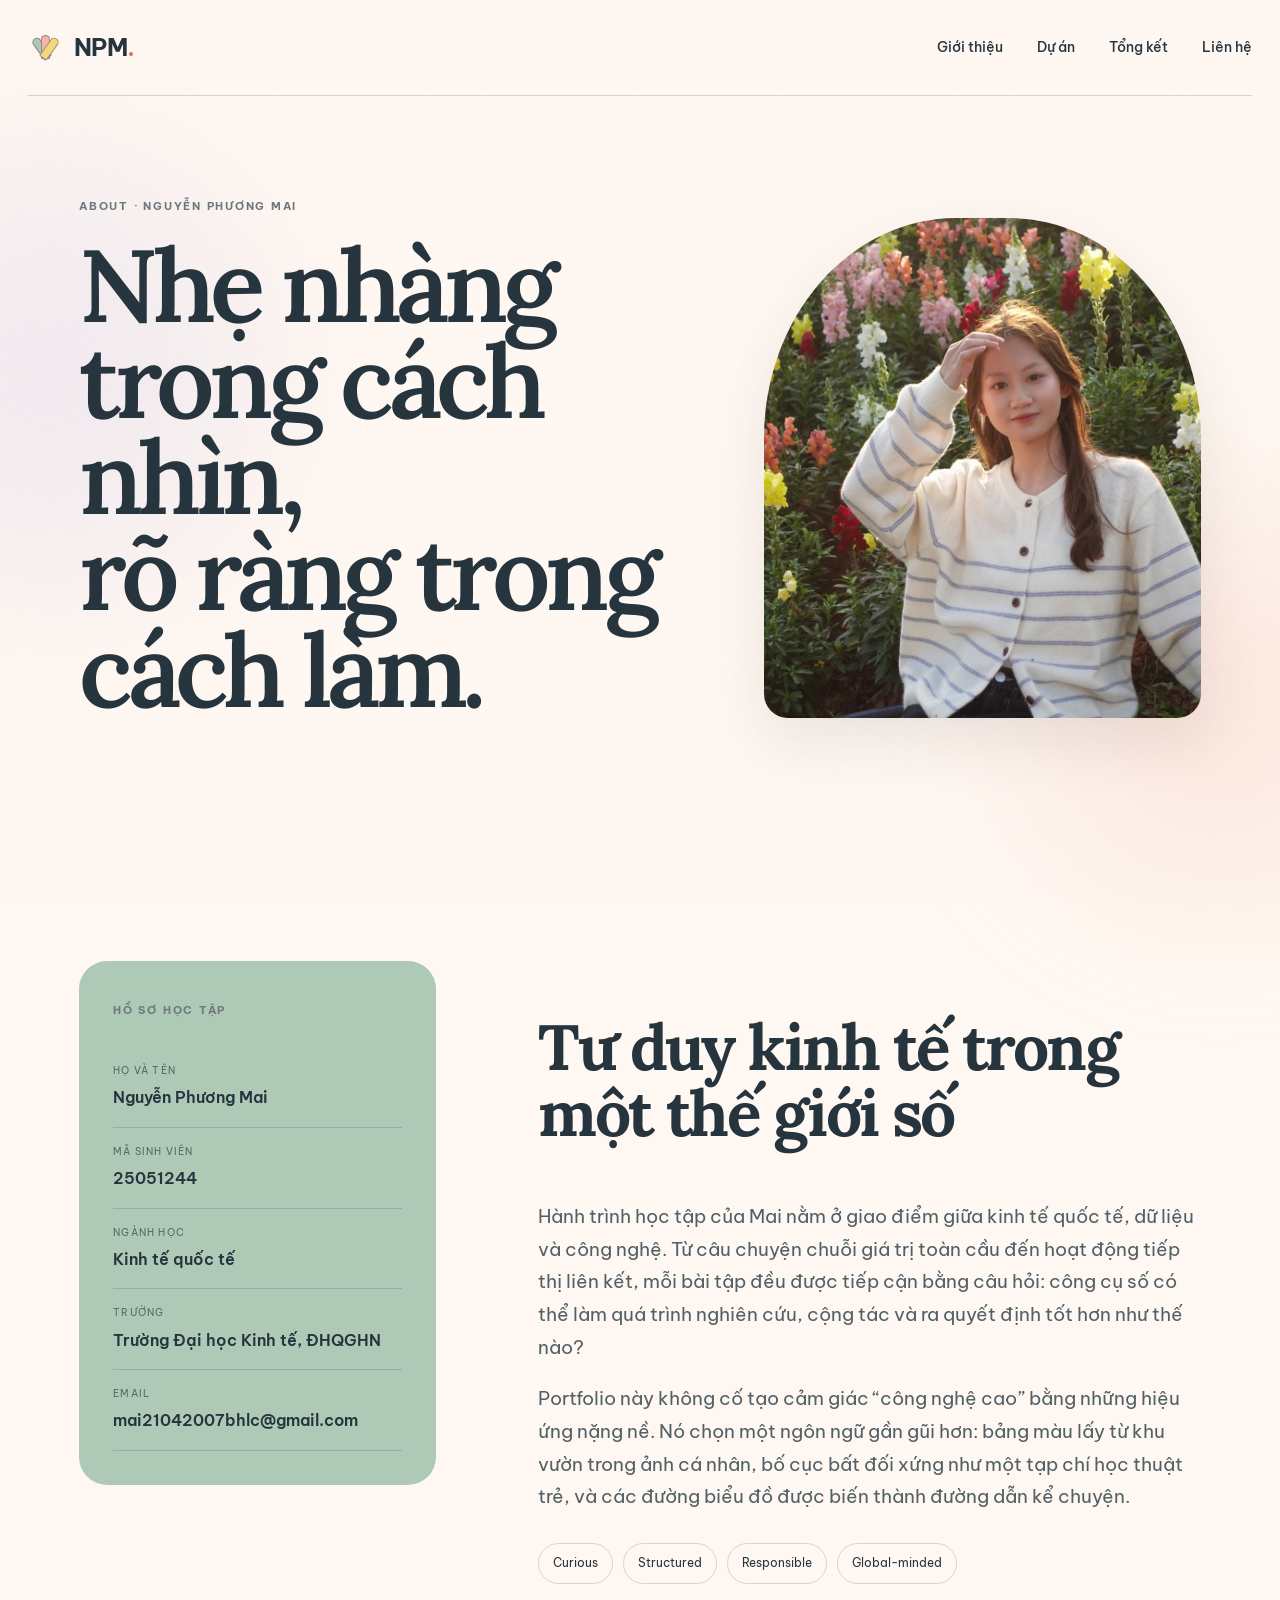
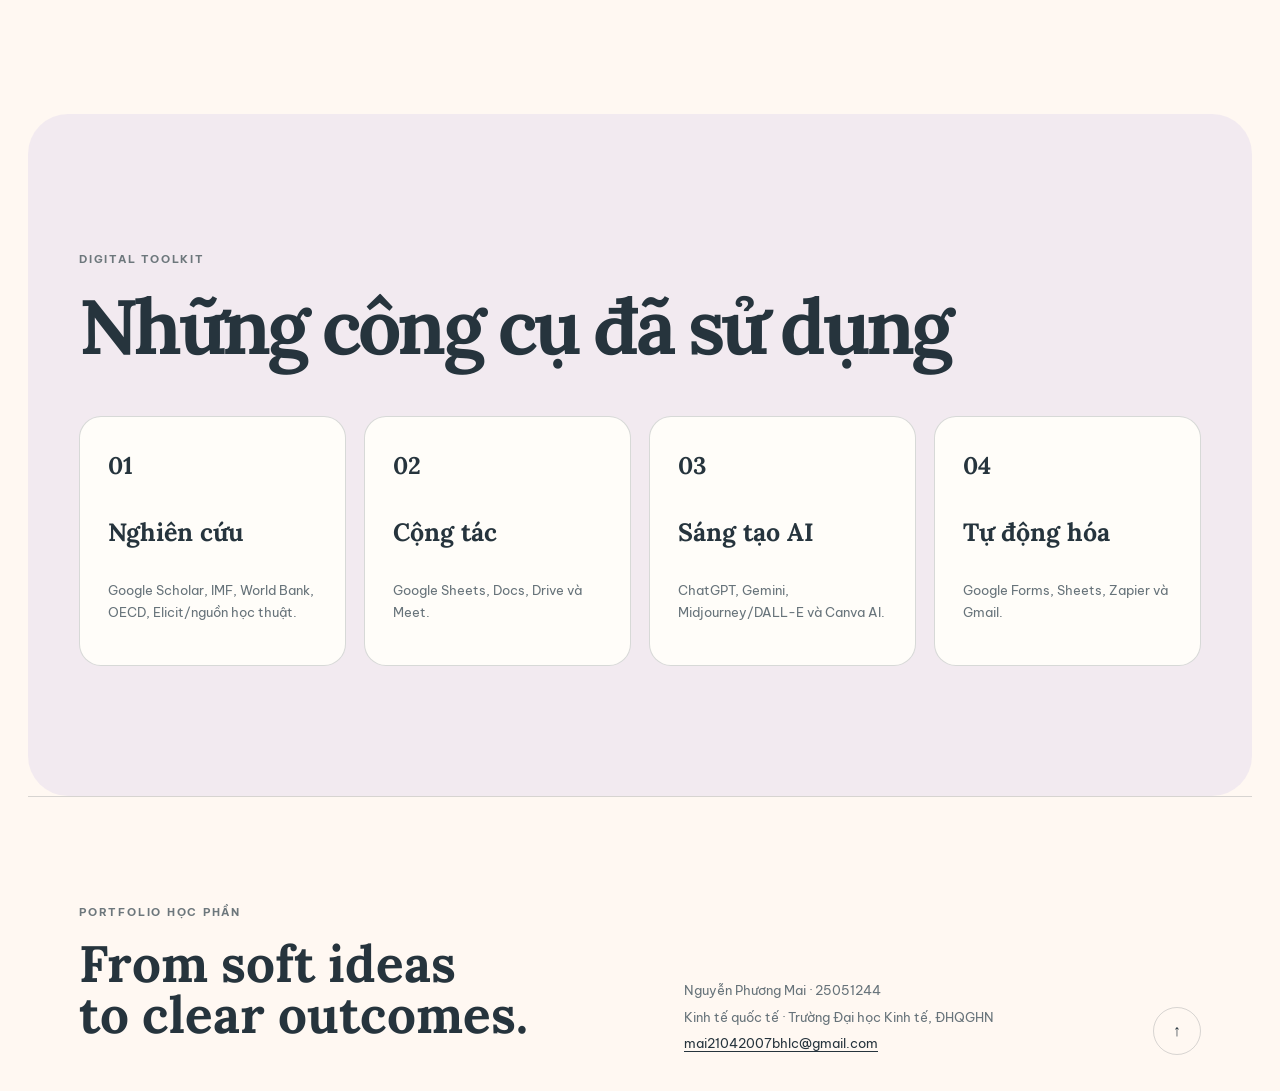
==== about.html @ c6a95176 "first commit" ====
<!doctype html>
<html lang="vi">
<head>
  <meta charset="utf-8">
  <meta name="viewport" content="width=device-width, initial-scale=1">
  <meta name="description" content="Portfolio học phần Nhập môn Công nghệ số và Trí tuệ nhân tạo của Nguyễn Phương Mai.">
  <meta name="theme-color" content="#fff8f2">
  <title>Giới thiệu · Nguyễn Phương Mai · Portfolio CNS & AI</title>
  <link rel="stylesheet" href="assets/css/style.css">
  <script defer src="assets/js/main.js"></script>
</head>
<body id="top">
  <a class="skip-link" href="#main">Bỏ qua điều hướng</a>
  <div class="grain" aria-hidden="true"></div>
  <div class="ambient ambient-a" aria-hidden="true"></div><div class="ambient ambient-b" aria-hidden="true"></div>
  <div class="page-shell">
    
<nav class="site-nav" aria-label="Điều hướng chính">
  <a class="brand" href="index.html" aria-label="Trang chủ Nguyễn Phương Mai">
    <span class="brand-mark" aria-hidden="true"><span></span><span></span><span></span></span>
    <span>NPM<span class="brand-dot">.</span></span>
  </a>
  <button class="nav-toggle" aria-expanded="false" aria-controls="nav-links"><span></span><span></span></button>
  <div class="nav-links" id="nav-links">
    <a href="about.html">Giới thiệu</a>
    <a href="projects.html">Dự án</a>
    <a href="reflection.html">Tổng kết</a>
    <a href="contact.html">Liên hệ</a>
  </div>
</nav>
    <main id="main">
<section class="inner-hero about-hero">
  <div class="reveal"><span class="eyebrow">About · Nguyễn Phương Mai</span><h1>Nhẹ nhàng trong cách nhìn,<br>rõ ràng trong cách làm.</h1></div>
  <div class="about-photo reveal"><img src="assets/images/profile/nguyen-phuong-mai.webp" alt="Chân dung Nguyễn Phương Mai giữa vườn hoa"></div>
</section>
<section class="about-details section-pad">
  <div class="profile-card reveal"><span class="eyebrow">Hồ sơ học tập</span><dl><div><dt>Họ và tên</dt><dd>Nguyễn Phương Mai</dd></div><div><dt>Mã sinh viên</dt><dd>25051244</dd></div><div><dt>Ngành học</dt><dd>Kinh tế quốc tế</dd></div><div><dt>Trường</dt><dd>Trường Đại học Kinh tế, ĐHQGHN</dd></div><div><dt>Email</dt><dd><a href="mailto:mai21042007bhlc@gmail.com">mai21042007bhlc@gmail.com</a></dd></div></dl></div>
  <div class="about-narrative reveal"><h2>Tư duy kinh tế trong một thế giới số</h2><p>Hành trình học tập của Mai nằm ở giao điểm giữa kinh tế quốc tế, dữ liệu và công nghệ. Từ câu chuyện chuỗi giá trị toàn cầu đến hoạt động tiếp thị liên kết, mỗi bài tập đều được tiếp cận bằng câu hỏi: công cụ số có thể làm quá trình nghiên cứu, cộng tác và ra quyết định tốt hơn như thế nào?</p><p>Portfolio này không cố tạo cảm giác “công nghệ cao” bằng những hiệu ứng nặng nề. Nó chọn một ngôn ngữ gần gũi hơn: bảng màu lấy từ khu vườn trong ảnh cá nhân, bố cục bất đối xứng như một tạp chí học thuật trẻ, và các đường biểu đồ được biến thành đường dẫn kể chuyện.</p><div class="value-chips"><span>Curious</span><span>Structured</span><span>Responsible</span><span>Global-minded</span></div></div>
</section>
<section class="toolkit section-pad"><div class="section-heading reveal"><span class="eyebrow">Digital toolkit</span><h2>Những công cụ đã sử dụng</h2></div><div class="tool-grid reveal"><div><b>01</b><h3>Nghiên cứu</h3><p>Google Scholar, IMF, World Bank, OECD, Elicit/nguồn học thuật.</p></div><div><b>02</b><h3>Cộng tác</h3><p>Google Sheets, Docs, Drive và Meet.</p></div><div><b>03</b><h3>Sáng tạo AI</h3><p>ChatGPT, Gemini, Midjourney/DALL-E và Canva AI.</p></div><div><b>04</b><h3>Tự động hóa</h3><p>Google Forms, Sheets, Zapier và Gmail.</p></div></div></section>
</main>
    
<footer class="site-footer">
  <div><span class="eyebrow">Portfolio học phần</span><h2>From soft ideas<br>to clear outcomes.</h2></div>
  <div class="footer-meta"><p>Nguyễn Phương Mai · 25051244</p><p>Kinh tế quốc tế · Trường Đại học Kinh tế, ĐHQGHN</p><a href="mailto:mai21042007bhlc@gmail.com">mai21042007bhlc@gmail.com</a></div>
  <a class="back-top" href="#top" aria-label="Lên đầu trang">↑</a>
</footer>
  </div>
  <dialog class="lightbox" aria-label="Xem ảnh minh chứng"><button class="lightbox-close" aria-label="Đóng">×</button><img alt=""><p></p></dialog>
</body>
</html>
---- assets/css/style.css ----
@import url('https://fonts.googleapis.com/css2?family=Be+Vietnam+Pro:wght@300;400;500;600;700&family=Lora:ital,wght@0,500;0,600;0,700;1,500&display=swap');
:root{--paper:#fff8f2;--paper-2:#f8f1ea;--ink:#26343d;--muted:#67737a;--sage:#afc9b7;--lilac:#c9c2e8;--peach:#f4b5a7;--butter:#f3d982;--sky:#a9c4e8;--line:rgba(38,52,61,.18);--white:#fffdf9;--radius:26px;--shadow:0 24px 60px rgba(56,45,38,.10);--sans:'Be Vietnam Pro','Segoe UI',Arial,sans-serif;--serif:'Lora',Georgia,'Times New Roman',serif}
*{box-sizing:border-box}html{scroll-behavior:smooth}body{margin:0;background:var(--paper);color:var(--ink);font-family:var(--sans);font-size:16px;line-height:1.72;overflow-x:hidden}img{max-width:100%;display:block}a{color:inherit;text-decoration:none}button{font:inherit}.skip-link{position:fixed;left:16px;top:-60px;z-index:1000;background:var(--ink);color:#fff;padding:10px 14px;border-radius:10px}.skip-link:focus{top:16px}.grain{position:fixed;inset:0;pointer-events:none;z-index:100;opacity:.12;background-image:url("data:image/svg+xml,%3Csvg viewBox='0 0 180 180' xmlns='http://www.w3.org/2000/svg'%3E%3Cfilter id='n'%3E%3CfeTurbulence type='fractalNoise' baseFrequency='.92' numOctaves='2' stitchTiles='stitch'/%3E%3C/filter%3E%3Crect width='100%25' height='100%25' filter='url(%23n)' opacity='.13'/%3E%3C/svg%3E")}.ambient{position:fixed;border-radius:50%;filter:blur(90px);opacity:.24;pointer-events:none;z-index:-1}.ambient-a{width:420px;height:420px;background:var(--lilac);left:-160px;top:18vh}.ambient-b{width:360px;height:360px;background:var(--peach);right:-120px;top:58vh}.page-shell{width:min(1500px,100%);margin:auto;padding:0 28px}.site-nav{height:96px;display:flex;align-items:center;justify-content:space-between;border-bottom:1px solid var(--line);position:relative;z-index:20}.brand{display:flex;align-items:center;gap:12px;font-weight:700;letter-spacing:-.03em;font-size:24px}.brand-dot{color:#df7666}.brand-mark{width:34px;height:34px;display:grid;place-items:center;position:relative}.brand-mark span{position:absolute;width:9px;height:24px;background:var(--sage);border:1px solid rgba(38,52,61,.4);border-radius:9px 9px 2px 2px;transform-origin:50% 80%}.brand-mark span:nth-child(1){transform:rotate(-36deg)}.brand-mark span:nth-child(2){background:var(--peach)}.brand-mark span:nth-child(3){transform:rotate(36deg);background:var(--butter)}.nav-links{display:flex;gap:34px;align-items:center}.nav-links a{font-size:14px;font-weight:500;position:relative}.nav-links a:after{content:"";position:absolute;height:1px;left:0;right:100%;bottom:-6px;background:var(--ink);transition:right .25s}.nav-links a:hover:after,.nav-links a:focus-visible:after{right:0}.nav-toggle{display:none;background:none;border:0;width:48px;height:48px}.nav-toggle span{display:block;width:24px;height:1px;background:var(--ink);margin:7px auto}.hero{min-height:760px;display:grid;grid-template-columns:1.05fr .95fr;align-items:center;gap:8vw;padding:78px 3vw 70px}.hero h1,.inner-hero h1,.contact-hero h1,.project-detail-hero h1{font-family:var(--serif);font-weight:600;line-height:.94;letter-spacing:-.055em;margin:18px 0 28px}.home-hero h1{font-size:clamp(62px,8.2vw,134px)}.home-hero h1 span{display:block}.home-hero h1 span:last-child{margin-left:1.05em;color:#496462;font-style:italic}.eyebrow{text-transform:uppercase;letter-spacing:.16em;font-size:11px;font-weight:700;color:#6d777c}.hero-lead{max-width:680px;font-size:20px;color:#4f5e64}.hero-actions{display:flex;align-items:center;gap:28px;margin-top:32px}.btn{display:inline-flex;align-items:center;justify-content:center;padding:14px 20px;border-radius:999px;font-size:14px;font-weight:600}.btn-primary{background:var(--ink);color:var(--paper);transition:transform .25s,box-shadow .25s}.btn-primary:hover{transform:translateY(-2px);box-shadow:0 14px 30px rgba(38,52,61,.2)}.text-link{display:inline-flex;gap:8px;align-items:center;font-size:14px;font-weight:600;border-bottom:1px solid var(--ink)}.hero-stats{display:flex;gap:34px;margin-top:58px}.hero-stats div{display:flex;flex-direction:column;border-left:1px solid var(--line);padding-left:16px}.hero-stats b{font-family:var(--serif);font-size:31px}.hero-stats span{font-size:11px;text-transform:uppercase;letter-spacing:.12em;color:var(--muted)}.hero-visual{position:relative;min-height:590px}.photo-frame{position:absolute;inset:25px 34px 35px 58px;border-radius:180px 180px 36px 36px;overflow:hidden;box-shadow:var(--shadow);background:var(--sage)}.photo-frame:before{content:"";position:absolute;inset:16px;border:1px solid rgba(255,255,255,.55);border-radius:165px 165px 28px 28px;z-index:2;pointer-events:none}.photo-frame img{width:100%;height:100%;object-fit:cover;object-position:50% 45%;filter:saturate(.86) contrast(.98)}.photo-note{position:absolute;background:var(--white);border:1px solid var(--line);box-shadow:0 12px 34px rgba(55,46,40,.08);padding:12px 16px;border-radius:14px;font-size:11px;line-height:1.35;text-transform:uppercase;letter-spacing:.12em}.note-a{left:0;top:28%}.note-b{right:0;bottom:17%;background:var(--butter)}.route-map{position:absolute;inset:0;width:100%;height:100%;overflow:visible}.route-map path,.card-graph path,.hero-index svg path,.project-hero-number svg path{fill:none;stroke:var(--ink);stroke-width:1.4;stroke-dasharray:4 8}.route-map circle,.card-graph circle{fill:var(--paper);stroke:var(--ink);stroke-width:1.2}.ticker{width:calc(100% + 56px);margin-left:-28px;overflow:hidden;border-top:1px solid var(--line);border-bottom:1px solid var(--line);background:rgba(255,255,255,.34)}.ticker div{white-space:nowrap;font-family:var(--serif);font-style:italic;font-size:22px;padding:18px 0;animation:ticker 28s linear infinite}.section-pad{padding:130px 4vw}.intro-grid{display:grid;grid-template-columns:.8fr 1fr;column-gap:9vw;row-gap:60px}.section-heading h2{font-family:var(--serif);font-size:clamp(44px,6vw,86px);line-height:1.02;letter-spacing:-.05em;margin:16px 0 22px}.intro-copy{font-size:18px;color:#526168}.intro-copy p:first-child{font-size:24px;color:var(--ink);font-family:var(--serif)}.palette{grid-column:1/-1;display:grid;grid-template-columns:repeat(6,1fr);gap:12px}.palette span{height:130px;background:var(--sw);border:1px solid var(--line);border-radius:18px;padding:12px;display:flex;align-items:flex-end;text-transform:uppercase;letter-spacing:.12em;font-size:10px}.projects-preview{display:grid;grid-template-columns:.36fr .64fr;gap:5vw;background:rgba(255,255,255,.28);border-radius:42px}.projects-preview>.section-heading{position:sticky;top:40px;align-self:start}.project-grid{display:grid;grid-template-columns:repeat(12,1fr);gap:18px}.project-card{grid-column:span 6;min-height:330px}.project-card:nth-child(3n+1){grid-column:span 7}.project-card:nth-child(3n+2){grid-column:span 5}.project-card a{height:100%;display:flex;flex-direction:column;padding:28px;border:1px solid var(--line);background:color-mix(in srgb,var(--card-accent) 45%,white);border-radius:26px;position:relative;overflow:hidden;transition:transform .28s ease,box-shadow .28s ease}.project-card a:before{content:"";position:absolute;width:150px;height:150px;border-radius:50%;background:rgba(255,255,255,.35);right:-40px;top:-55px}.project-card a:hover{transform:translateY(-7px) rotate(-.2deg);box-shadow:var(--shadow)}.project-card-top{display:flex;justify-content:space-between;align-items:center}.project-no{font-family:var(--serif);font-size:28px}.project-tag{font-size:10px;text-transform:uppercase;letter-spacing:.14em;border:1px solid rgba(38,52,61,.25);border-radius:999px;padding:6px 10px}.project-card h3{font-family:var(--serif);font-size:clamp(25px,2.4vw,40px);line-height:1.05;letter-spacing:-.035em;margin:44px 0 16px;max-width:90%}.project-card p{font-size:14px;max-width:88%;color:#546168}.project-link{margin-top:auto;font-size:13px;font-weight:600}.card-graph{position:absolute;right:-12px;bottom:-4px;width:48%;opacity:.45}.learning-arc{display:grid;grid-template-columns:.35fr .65fr;gap:7vw}.arc-track{position:relative;display:grid;grid-template-columns:repeat(7,1fr);gap:12px;align-items:end;padding-top:100px}.arc-line{position:absolute;left:2%;right:2%;top:48%;height:1px;background:var(--ink);transform:rotate(-6deg)}.arc-item{position:relative;z-index:2;min-height:140px;border-left:1px solid var(--line);padding:12px;background:var(--paper)}.arc-item:nth-of-type(even){transform:translateY(-35px)}.arc-item b{font-family:var(--serif);font-size:28px}.arc-item span{display:block;font-size:11px;line-height:1.35;text-transform:uppercase;letter-spacing:.08em;margin-top:30px}.quote-block{margin:40px 4vw 150px;padding:80px;border-radius:36px;background:var(--ink);color:var(--paper);position:relative;overflow:hidden}.quote-block:after{content:"";position:absolute;width:340px;height:340px;border-radius:50%;background:var(--lilac);right:-160px;top:-190px;opacity:.28}.quote-block blockquote{font-family:var(--serif);font-size:clamp(32px,5vw,66px);line-height:1.08;letter-spacing:-.04em;margin:0 0 30px;max-width:1050px}.quote-block span{font-size:12px;text-transform:uppercase;letter-spacing:.12em}.site-footer{padding:100px 4vw 36px;border-top:1px solid var(--line);display:grid;grid-template-columns:1fr .75fr auto;gap:60px;align-items:end}.site-footer h2{font-family:var(--serif);font-size:clamp(36px,4vw,62px);line-height:1;margin:14px 0}.footer-meta{font-size:13px;color:var(--muted)}.footer-meta p{margin:4px 0}.footer-meta a{color:var(--ink);border-bottom:1px solid}.back-top{width:48px;height:48px;border:1px solid var(--line);border-radius:50%;display:grid;place-items:center}.inner-hero{min-height:620px;padding:95px 4vw 85px;display:grid;grid-template-columns:1fr .75fr;gap:8vw;align-items:center}.inner-hero h1,.contact-hero h1{font-size:clamp(58px,8vw,120px)}.about-photo{height:500px;border-radius:44% 44% 24px 24px;overflow:hidden;transform:rotate(2deg);box-shadow:var(--shadow)}.about-photo img{width:100%;height:100%;object-fit:cover}.about-details{display:grid;grid-template-columns:.7fr 1.3fr;gap:8vw}.profile-card{background:var(--sage);padding:34px;border-radius:28px;align-self:start}.profile-card dl{margin:25px 0 0}.profile-card dl div{padding:15px 0;border-bottom:1px solid rgba(38,52,61,.18)}.profile-card dt{font-size:10px;text-transform:uppercase;letter-spacing:.12em;color:#596763}.profile-card dd{margin:5px 0 0;font-weight:600}.about-narrative h2,.source-note h2,.next-step h2{font-family:var(--serif);font-size:clamp(42px,5vw,72px);line-height:1.04;letter-spacing:-.04em}.about-narrative p{font-size:19px;color:#526168}.value-chips{display:flex;flex-wrap:wrap;gap:10px;margin-top:30px}.value-chips span{border:1px solid var(--line);border-radius:999px;padding:9px 14px;font-size:12px}.toolkit{background:rgba(201,194,232,.24);border-radius:40px}.tool-grid{display:grid;grid-template-columns:repeat(4,1fr);gap:18px;margin-top:50px}.tool-grid>div{background:var(--white);border:1px solid var(--line);border-radius:22px;padding:28px}.tool-grid b{font-family:var(--serif);font-size:24px}.tool-grid h3{font-family:var(--serif);font-size:25px}.tool-grid p{font-size:13px;color:var(--muted)}.projects-hero p{max-width:700px;font-size:18px;color:var(--muted)}.hero-index{font-family:var(--serif);font-size:100px;color:#59706d}.hero-index svg{width:100%}.hero-index svg path{stroke:#59706d}.project-grid-full{max-width:1180px;margin:auto}.source-note{max-width:1000px}.source-note p{font-size:18px;color:var(--muted)}.reflection-orbit{height:430px;border:1px solid var(--line);border-radius:50%;position:relative}.reflection-orbit i{position:absolute;width:80px;height:80px;border-radius:50%;background:var(--peach);left:50%;top:50%;transform:translate(-50%,-50%)}.reflection-orbit span{position:absolute;font-size:11px;text-transform:uppercase;letter-spacing:.12em}.reflection-orbit span:nth-child(1){left:10%;top:52%}.reflection-orbit span:nth-child(2){left:45%;top:5%}.reflection-orbit span:nth-child(3){right:8%;top:50%}.reflection-orbit span:nth-child(4){left:42%;bottom:4%}.reflection-grid{display:grid;grid-template-columns:repeat(2,1fr);gap:18px}.reflection-grid article{border:1px solid var(--line);border-radius:25px;padding:42px;min-height:330px;background:rgba(255,255,255,.28)}.reflection-grid article:nth-child(3n){grid-column:span 2;background:rgba(175,201,183,.25)}.reflection-grid .chapter{font-family:var(--serif);font-size:26px}.reflection-grid h2{font-family:var(--serif);font-size:36px;line-height:1.1}.reflection-grid p{color:var(--muted)}.next-step{margin:80px 4vw 140px;padding:70px;border-radius:32px;background:var(--lilac)}.contact-hero{min-height:720px;padding:90px 4vw;display:grid;grid-template-columns:1.1fr .7fr;gap:9vw;align-items:center}.contact-hero p{font-size:18px;color:var(--muted);max-width:600px}.email-display{display:inline-flex;gap:20px;font-size:clamp(19px,3vw,40px);font-family:var(--serif);border-bottom:2px solid;margin-top:40px}.contact-card{background:var(--peach);border-radius:34px;padding:48px;min-height:420px;display:flex;flex-direction:column}.contact-card h2{font-family:var(--serif);font-size:46px;margin-top:auto;margin-bottom:12px}.contact-route{display:flex;gap:60px;margin-top:50px;position:relative}.contact-route:before{content:"";position:absolute;left:8px;right:8px;top:8px;height:1px;background:var(--ink)}.contact-route i{width:17px;height:17px;border-radius:50%;background:var(--paper);border:1px solid;position:relative}.project-detail-hero{padding:90px 4vw 70px;display:grid;grid-template-columns:1fr .32fr;gap:6vw;border-bottom:1px solid var(--line);background:linear-gradient(120deg,color-mix(in srgb,var(--project-accent) 40%,var(--paper)),var(--paper) 65%);border-radius:0 0 42px 42px}.project-detail-hero h1{font-size:clamp(52px,7vw,104px);max-width:1000px}.breadcrumb{font-size:12px;border-bottom:1px solid;margin-right:18px}.project-hero-number{font-family:var(--serif);font-size:clamp(100px,15vw,220px);line-height:1;color:color-mix(in srgb,var(--project-accent) 70%,var(--ink));text-align:right;align-self:end}.project-hero-number svg{display:block;width:100%}.project-hero-number svg path{stroke:var(--ink)}.report-layout{display:grid;grid-template-columns:280px minmax(0,920px);gap:7vw;max-width:1320px;margin:0 auto;padding:90px 4vw 130px}.report-aside{position:sticky;top:28px;align-self:start}.toc{display:flex;flex-direction:column;gap:9px;margin:24px 0 34px}.toc a{font-size:12px;color:var(--muted);line-height:1.4}.toc a:hover{color:var(--ink)}.source-download{display:flex;justify-content:space-between;border-top:1px solid var(--line);border-bottom:1px solid var(--line);padding:14px 0;font-size:12px;font-weight:600}.report-content{min-width:0}.report-section{position:relative;margin-bottom:86px;scroll-margin-top:26px}.report-section>.section-no{font-family:var(--serif);font-size:16px;color:var(--muted);display:block;margin-bottom:10px}.report-section>h2{font-family:var(--serif);font-size:clamp(34px,4vw,58px);line-height:1.08;letter-spacing:-.04em;margin:0 0 26px}.report-section h3{font-family:var(--serif);font-size:25px;margin-top:32px}.report-section p{font-size:17px;color:#4d5d64}.report-section strong{color:var(--ink)}.clean-list{padding:0;margin:22px 0;list-style:none}.clean-list li{position:relative;padding:11px 0 11px 28px;border-bottom:1px solid rgba(38,52,61,.1)}.clean-list li:before{content:"";position:absolute;left:3px;top:22px;width:8px;height:8px;border-radius:50%;background:var(--project-accent,var(--sage));border:1px solid var(--ink)}.evidence{margin:30px 0 42px}.image-open{display:block;width:100%;padding:0;border:0;background:none;border-radius:20px;overflow:hidden;cursor:zoom-in;box-shadow:0 16px 45px rgba(60,48,42,.09);border:1px solid var(--line)}.image-open img{width:100%;height:auto;transition:transform .45s ease}.image-open:hover img{transform:scale(1.018)}.evidence figcaption{font-size:12px;color:var(--muted);margin-top:10px}.table-wrap{overflow:auto;border:1px solid var(--line);border-radius:18px;background:var(--white);margin:28px 0}.table-wrap table{border-collapse:collapse;width:100%;min-width:760px;font-size:13px;line-height:1.5}.table-wrap th,.table-wrap td{text-align:left;vertical-align:top;padding:16px;border-right:1px solid var(--line);border-bottom:1px solid var(--line)}.table-wrap th{background:color-mix(in srgb,var(--project-accent,var(--sage)) 35%,white);font-size:11px;text-transform:uppercase;letter-spacing:.06em}.table-wrap tr:last-child td{border-bottom:0}.table-wrap td:last-child,.table-wrap th:last-child{border-right:0}.wide-table table{min-width:1100px}.reference-list{padding-left:24px}.reference-list li{padding:10px 0;border-bottom:1px solid rgba(38,52,61,.1);font-size:14px;color:#526168}.prompt-stack{display:grid;gap:12px;margin:28px 0}.prompt-stack>div{border:1px solid var(--line);border-radius:18px;padding:20px 22px;background:rgba(255,255,255,.38)}.prompt-stack span{display:inline-block;font-size:10px;text-transform:uppercase;letter-spacing:.12em;font-weight:700;background:var(--project-accent,var(--sage));padding:5px 9px;border-radius:999px}.prompt-stack p{margin:10px 0 0!important;font-size:15px!important}.principle-grid{display:grid;grid-template-columns:repeat(3,1fr);gap:12px}.principle-grid>div{padding:22px;border:1px solid var(--line);border-radius:18px;background:var(--white)}.principle-grid b{font-family:var(--serif);font-size:42px}.principle-grid span{display:block;font-weight:700}.principle-grid p{font-size:13px}.callout,.quote-card{padding:28px;border-left:4px solid var(--project-accent,var(--sage));background:rgba(255,255,255,.44);border-radius:0 18px 18px 0;margin:28px 0}.process-compare{display:grid;grid-template-columns:1fr 1fr;gap:15px;margin:28px 0}.process-compare>div{padding:25px;border:1px solid var(--line);border-radius:20px}.process-compare>div:last-child{background:color-mix(in srgb,var(--project-accent,var(--sage)) 35%,white)}.process-compare span{font-size:11px;text-transform:uppercase;letter-spacing:.12em;font-weight:700}.principle-list{display:grid;grid-template-columns:1fr 1fr;gap:12px}.principle-list>div{padding:25px;border:1px solid var(--line);border-radius:20px;background:rgba(255,255,255,.35)}.principle-list>div:last-child{grid-column:span 2}.principle-list b{font-family:var(--serif);font-size:28px}.principle-list h3{margin:8px 0!important}.principle-list p{font-size:14px}.project-pagination{max-width:1320px;margin:0 auto 120px;padding:0 4vw;display:grid;grid-template-columns:1fr 1fr;gap:18px}.project-pagination a{padding:26px;border:1px solid var(--line);border-radius:22px;display:flex;flex-direction:column}.project-pagination a:last-child{text-align:right}.project-pagination span{font-size:11px;text-transform:uppercase;letter-spacing:.12em;color:var(--muted)}.project-pagination b{font-family:var(--serif);font-size:22px;margin-top:8px}.lightbox{width:min(94vw,1300px);max-height:92vh;border:0;border-radius:18px;padding:18px;background:var(--white);box-shadow:0 30px 120px rgba(0,0,0,.3)}.lightbox::backdrop{background:rgba(25,30,34,.76);backdrop-filter:blur(5px)}.lightbox img{max-height:80vh;margin:auto}.lightbox p{font-size:12px;color:var(--muted)}.lightbox-close{position:absolute;right:14px;top:12px;width:42px;height:42px;border-radius:50%;border:1px solid var(--line);background:var(--white);cursor:pointer;font-size:25px}.reveal{opacity:0;transform:translateY(24px);transition:opacity .75s ease,transform .75s cubic-bezier(.22,1,.36,1)}.reveal.is-visible{opacity:1;transform:none}@keyframes ticker{to{transform:translateX(-50%)}}
@media(max-width:1000px){.hero{grid-template-columns:1fr;gap:20px}.hero-visual{min-height:600px}.projects-preview,.learning-arc,.about-details,.contact-hero{grid-template-columns:1fr}.projects-preview>.section-heading{position:relative;top:auto}.project-card,.project-card:nth-child(n){grid-column:span 6}.tool-grid{grid-template-columns:repeat(2,1fr)}.inner-hero{grid-template-columns:1fr}.about-photo{max-width:650px}.report-layout{grid-template-columns:1fr}.report-aside{position:relative;top:auto;display:grid;grid-template-columns:1fr auto;gap:20px}.toc{grid-column:1/-1;display:grid;grid-template-columns:repeat(2,1fr)}.arc-track{overflow:auto;padding-bottom:30px}.arc-item{min-width:120px}.site-footer{grid-template-columns:1fr 1fr}.back-top{display:none}}
@media(max-width:700px){.page-shell{padding:0 16px}.site-nav{height:76px}.nav-toggle{display:block;position:relative;z-index:30}.nav-links{position:absolute;left:-16px;right:-16px;top:76px;background:var(--paper);border-bottom:1px solid var(--line);padding:24px 16px;display:none;flex-direction:column;align-items:flex-start}.nav-links.open{display:flex}.home-hero{padding:55px 0}.home-hero h1{font-size:59px}.home-hero h1 span:last-child{margin-left:.35em}.hero-lead{font-size:17px}.hero-actions{align-items:flex-start;flex-direction:column}.hero-stats{gap:16px}.hero-stats b{font-size:25px}.hero-visual{min-height:455px}.photo-frame{inset:20px 12px 24px 32px}.note-a{top:20%;left:-5px}.note-b{right:-4px}.ticker{width:calc(100% + 32px);margin-left:-16px}.section-pad{padding:86px 0}.intro-grid{grid-template-columns:1fr}.palette{grid-template-columns:repeat(3,1fr)}.palette span{height:90px}.projects-preview{padding-left:16px;padding-right:16px;border-radius:28px;margin-left:-16px;margin-right:-16px}.project-card,.project-card:nth-child(n){grid-column:span 12;min-height:310px}.learning-arc{gap:20px}.quote-block{margin:20px 0 100px;padding:44px 26px}.quote-block blockquote{font-size:34px}.site-footer{grid-template-columns:1fr;padding:70px 0 30px}.inner-hero{padding:70px 0;min-height:auto}.inner-hero h1,.contact-hero h1{font-size:55px}.about-photo{height:390px}.tool-grid{grid-template-columns:1fr}.reflection-grid{grid-template-columns:1fr}.reflection-grid article:nth-child(3n){grid-column:auto}.next-step{margin:50px 0 100px;padding:42px 24px}.contact-hero{padding:75px 0}.contact-card{padding:30px}.email-display{font-size:18px}.project-detail-hero{margin:0 -16px;padding:64px 16px 45px;grid-template-columns:1fr}.project-detail-hero h1{font-size:49px}.project-hero-number{font-size:95px;text-align:left}.report-layout{padding:60px 0 95px}.report-aside{grid-template-columns:1fr}.toc{grid-template-columns:1fr}.report-section{margin-bottom:64px}.report-section>h2{font-size:34px}.report-section p{font-size:16px}.principle-grid,.principle-list,.process-compare{grid-template-columns:1fr}.principle-list>div:last-child{grid-column:auto}.project-pagination{grid-template-columns:1fr;padding:0;margin-bottom:80px}.project-pagination a:last-child{text-align:left}.table-wrap{margin-left:-4px;margin-right:-4px}.palette span{font-size:8px}}
@media(prefers-reduced-motion:reduce){html{scroll-behavior:auto}.ticker div{animation:none}.reveal{opacity:1;transform:none;transition:none}.project-card a,.image-open img{transition:none}}
@media(max-width:700px){
  .nav-toggle{border:1px solid var(--line);border-radius:50%;background:rgba(255,255,255,.68);display:flex;flex-direction:column;justify-content:center;align-items:center;padding:0}
  .nav-toggle span{margin:3px 0}
  .project-detail-hero{gap:6px}
  .project-hero-number{font-size:76px;line-height:.85;margin-top:-6px}
  .project-hero-number svg{display:none}
}

/* Keep the mobile menu icon visible across browsers and reset layers. */
@media (max-width: 700px) {
  .site-nav .nav-toggle > span {
    background-color: var(--ink) !important;
  }
}
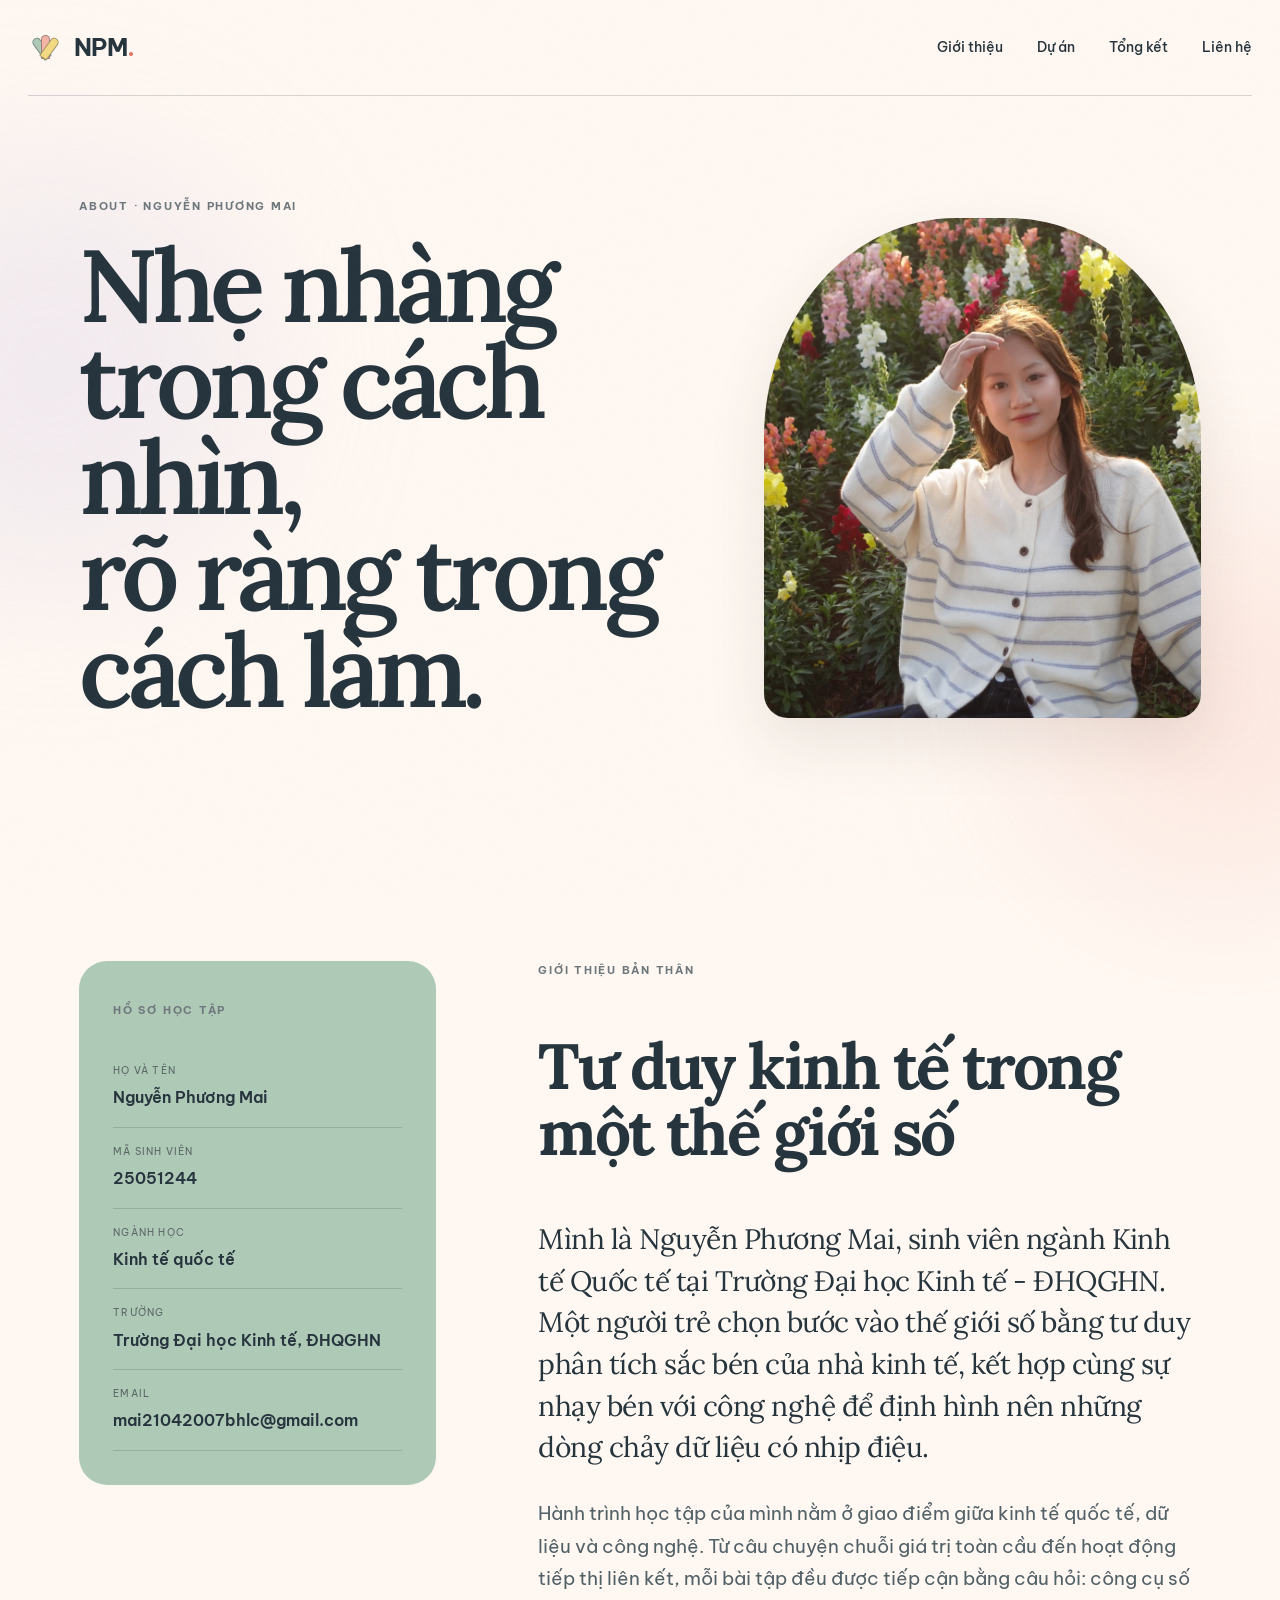
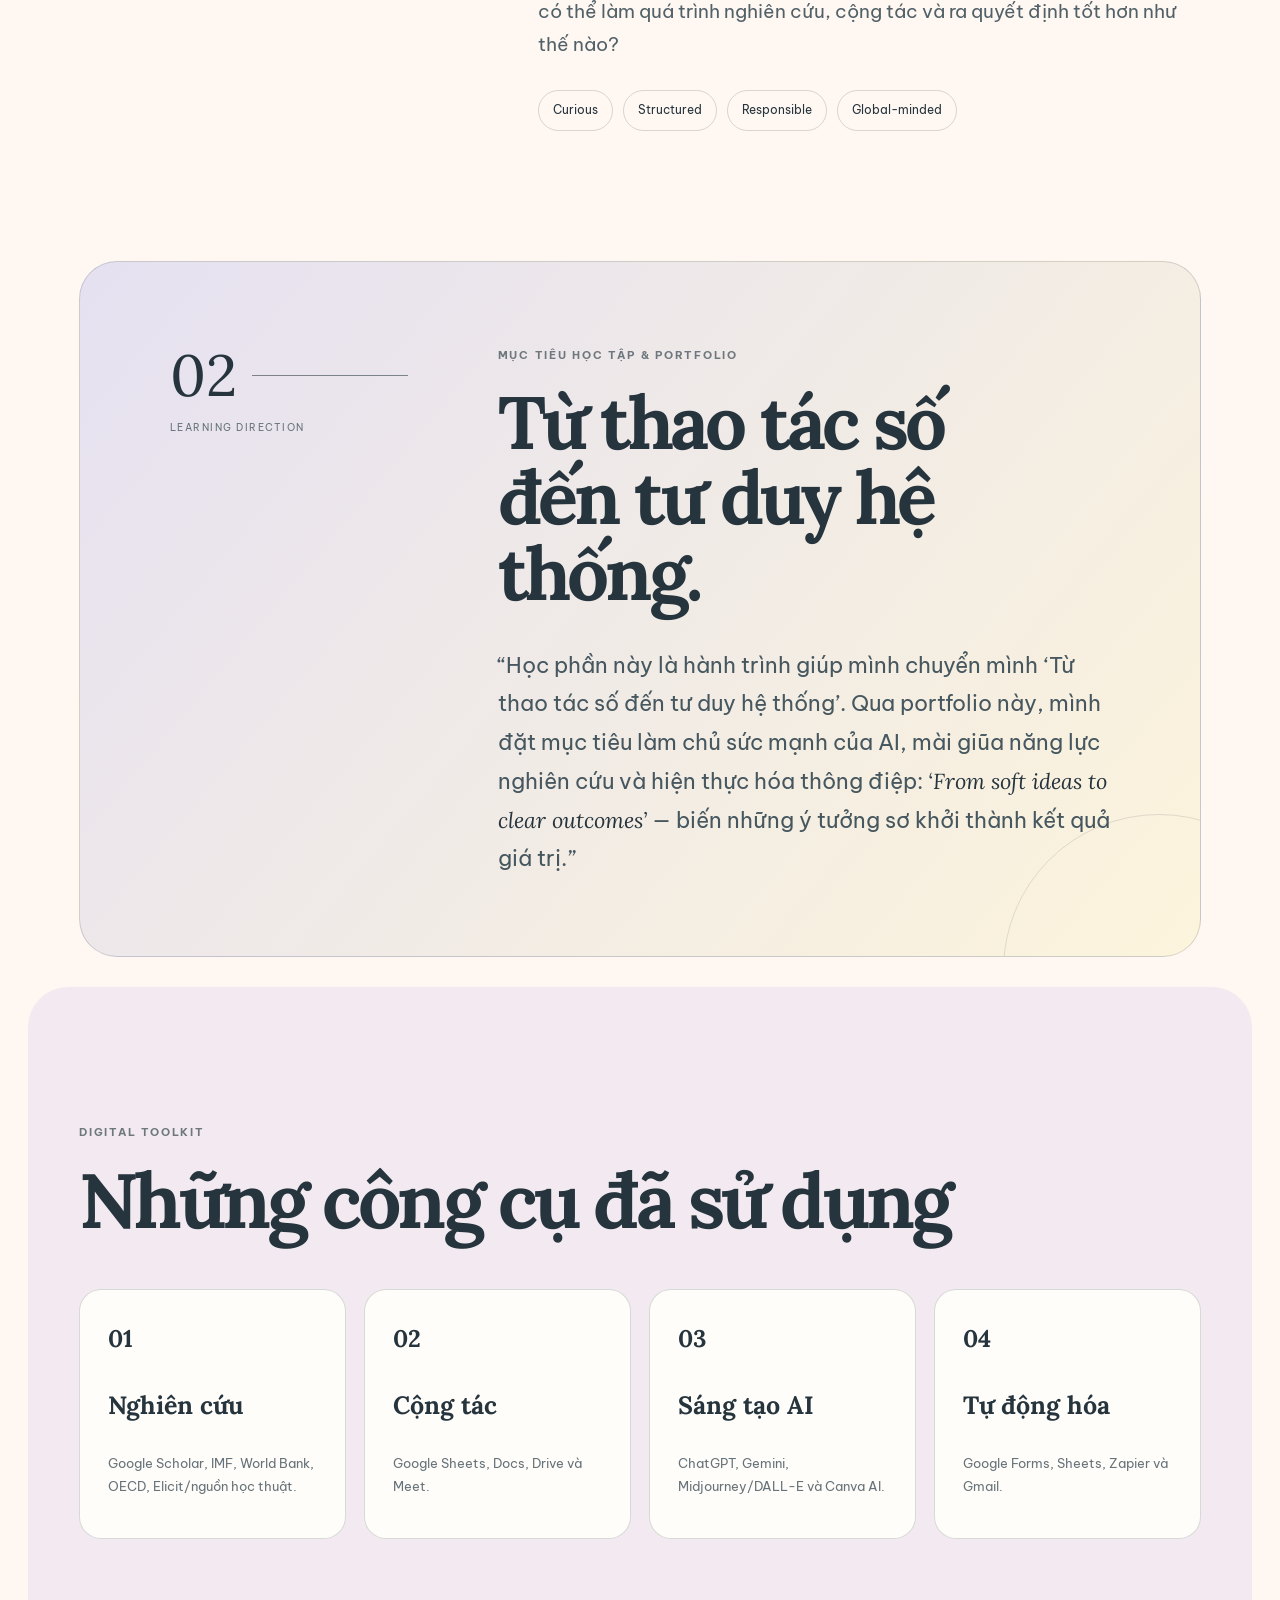
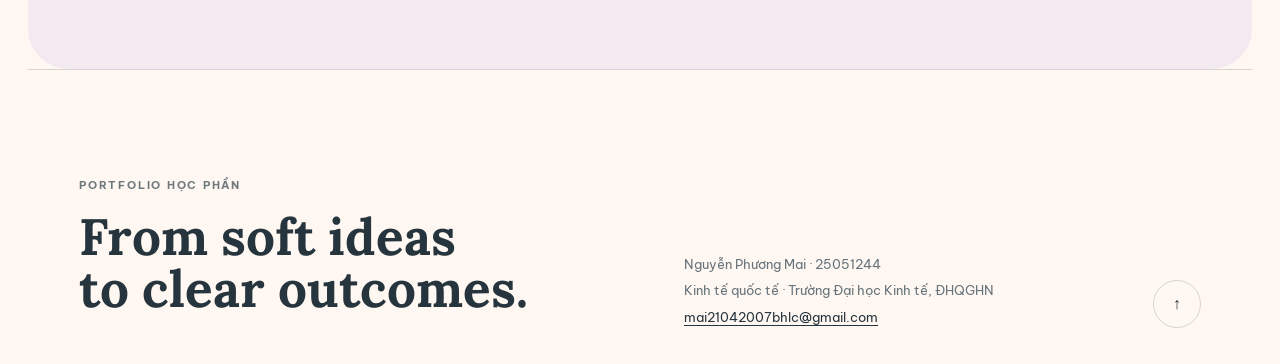
==== commit 7e5cad1a: "add abt" ====
--- a/about.html
+++ b/about.html
@@ -35,7 +35,21 @@
 </section>
 <section class="about-details section-pad">
   <div class="profile-card reveal"><span class="eyebrow">Hồ sơ học tập</span><dl><div><dt>Họ và tên</dt><dd>Nguyễn Phương Mai</dd></div><div><dt>Mã sinh viên</dt><dd>25051244</dd></div><div><dt>Ngành học</dt><dd>Kinh tế quốc tế</dd></div><div><dt>Trường</dt><dd>Trường Đại học Kinh tế, ĐHQGHN</dd></div><div><dt>Email</dt><dd><a href="mailto:mai21042007bhlc@gmail.com">mai21042007bhlc@gmail.com</a></dd></div></dl></div>
-  <div class="about-narrative reveal"><h2>Tư duy kinh tế trong một thế giới số</h2><p>Hành trình học tập của Mai nằm ở giao điểm giữa kinh tế quốc tế, dữ liệu và công nghệ. Từ câu chuyện chuỗi giá trị toàn cầu đến hoạt động tiếp thị liên kết, mỗi bài tập đều được tiếp cận bằng câu hỏi: công cụ số có thể làm quá trình nghiên cứu, cộng tác và ra quyết định tốt hơn như thế nào?</p><p>Portfolio này không cố tạo cảm giác “công nghệ cao” bằng những hiệu ứng nặng nề. Nó chọn một ngôn ngữ gần gũi hơn: bảng màu lấy từ khu vườn trong ảnh cá nhân, bố cục bất đối xứng như một tạp chí học thuật trẻ, và các đường biểu đồ được biến thành đường dẫn kể chuyện.</p><div class="value-chips"><span>Curious</span><span>Structured</span><span>Responsible</span><span>Global-minded</span></div></div>
+  <div class="about-narrative reveal">
+    <span class="eyebrow">Giới thiệu bản thân</span>
+    <h2>Tư duy kinh tế trong một thế giới số</h2>
+    <p class="about-lead">Mình là Nguyễn Phương Mai, sinh viên ngành Kinh tế Quốc tế tại Trường Đại học Kinh tế - ĐHQGHN. Một người trẻ chọn bước vào thế giới số bằng tư duy phân tích sắc bén của nhà kinh tế, kết hợp cùng sự nhạy bén với công nghệ để định hình nên những dòng chảy dữ liệu có nhịp điệu.</p>
+    <p>Hành trình học tập của mình nằm ở giao điểm giữa kinh tế quốc tế, dữ liệu và công nghệ. Từ câu chuyện chuỗi giá trị toàn cầu đến hoạt động tiếp thị liên kết, mỗi bài tập đều được tiếp cận bằng câu hỏi: công cụ số có thể làm quá trình nghiên cứu, cộng tác và ra quyết định tốt hơn như thế nào?</p>
+    <div class="value-chips"><span>Curious</span><span>Structured</span><span>Responsible</span><span>Global-minded</span></div>
+  </div>
+</section>
+<section class="goal-statement section-pad reveal" aria-labelledby="learning-goal-title">
+  <div class="goal-index" aria-hidden="true"><span>02</span><i></i><small>Learning direction</small></div>
+  <div class="goal-copy">
+    <span class="eyebrow">Mục tiêu học tập &amp; Portfolio</span>
+    <h2 id="learning-goal-title">Từ thao tác số<br>đến tư duy hệ thống.</h2>
+    <blockquote>“Học phần này là hành trình giúp mình chuyển mình ‘Từ thao tác số đến tư duy hệ thống’. Qua portfolio này, mình đặt mục tiêu làm chủ sức mạnh của AI, mài giũa năng lực nghiên cứu và hiện thực hóa thông điệp: <em>‘From soft ideas to clear outcomes’</em> — biến những ý tưởng sơ khởi thành kết quả giá trị.”</blockquote>
+  </div>
 </section>
 <section class="toolkit section-pad"><div class="section-heading reveal"><span class="eyebrow">Digital toolkit</span><h2>Những công cụ đã sử dụng</h2></div><div class="tool-grid reveal"><div><b>01</b><h3>Nghiên cứu</h3><p>Google Scholar, IMF, World Bank, OECD, Elicit/nguồn học thuật.</p></div><div><b>02</b><h3>Cộng tác</h3><p>Google Sheets, Docs, Drive và Meet.</p></div><div><b>03</b><h3>Sáng tạo AI</h3><p>ChatGPT, Gemini, Midjourney/DALL-E và Canva AI.</p></div><div><b>04</b><h3>Tự động hóa</h3><p>Google Forms, Sheets, Zapier và Gmail.</p></div></div></section>
 </main>
--- a/assets/css/style.css
+++ b/assets/css/style.css
@@ -19,3 +19,9 @@
     background-color: var(--ink) !important;
   }
 }
+
+
+/* Added personal narrative sections */
+.about-narrative>.eyebrow{display:block;margin-bottom:14px}.about-lead{font-family:var(--serif);font-size:clamp(22px,2.2vw,31px)!important;line-height:1.48;color:var(--ink)!important;letter-spacing:-.018em}.goal-statement{margin:0 4vw 30px;padding:78px 7vw;display:grid;grid-template-columns:.28fr .72fr;gap:7vw;align-items:start;border:1px solid var(--line);border-radius:38px;background:linear-gradient(130deg,color-mix(in srgb,var(--lilac) 48%,var(--white)),color-mix(in srgb,var(--butter) 25%,var(--white)));position:relative;overflow:hidden}.goal-statement:after{content:"";position:absolute;width:310px;height:310px;border:1px solid rgba(38,52,61,.13);border-radius:50%;right:-115px;bottom:-170px}.goal-index{display:grid;grid-template-columns:auto 1fr;column-gap:15px;align-items:center;padding-top:6px}.goal-index span{font-family:var(--serif);font-size:58px;line-height:1}.goal-index i{height:1px;background:var(--ink);opacity:.55}.goal-index small{grid-column:1/-1;margin-top:15px;text-transform:uppercase;letter-spacing:.15em;font-size:10px;color:var(--muted)}.goal-copy{position:relative;z-index:1}.goal-copy h2,.personal-reflection h2{font-family:var(--serif);font-size:clamp(44px,5.8vw,82px);line-height:1.02;letter-spacing:-.05em;margin:16px 0 35px}.goal-copy blockquote{margin:0;max-width:970px;font-size:clamp(18px,1.7vw,24px);line-height:1.78;color:#46575f}.goal-copy blockquote em{font-family:var(--serif);color:var(--ink)}.personal-reflection{margin:10px 4vw 50px;padding:86px 7vw;border-radius:38px;background:var(--peach);display:grid;grid-template-columns:.28fr .72fr;gap:7vw;position:relative;overflow:hidden}.personal-reflection:before{content:"";position:absolute;width:240px;height:240px;border-radius:50%;background:rgba(255,255,255,.28);left:-100px;bottom:-120px}.reflection-label{display:flex;flex-direction:column;justify-content:space-between;min-height:330px;position:relative;z-index:1}.reflection-count{font-family:var(--serif);font-size:52px;letter-spacing:-.05em}.reflection-copy{position:relative;z-index:1}.reflection-copy h2{margin-top:0}.reflection-copy p{font-size:clamp(17px,1.45vw,21px);line-height:1.9;max-width:960px;color:#3f4f56}.reflection-signature{display:flex;align-items:center;gap:16px;margin-top:38px;text-transform:uppercase;letter-spacing:.13em;font-size:10px;font-weight:700}.reflection-signature i{display:block;width:88px;height:1px;background:var(--ink)}
+@media(max-width:1000px){.goal-statement,.personal-reflection{grid-template-columns:1fr}.reflection-label{min-height:auto;flex-direction:row;align-items:center}.goal-index{max-width:360px}}
+@media(max-width:700px){.goal-statement,.personal-reflection{margin-left:0;margin-right:0;padding:48px 24px;border-radius:28px}.goal-statement{margin-bottom:0}.goal-index span{font-size:46px}.goal-copy h2,.personal-reflection h2{font-size:39px}.goal-copy blockquote{font-size:17px}.reflection-copy p{font-size:16px}.reflection-count{font-size:38px}.reflection-signature{align-items:flex-start}.reflection-signature i{width:45px;margin-top:8px}}
